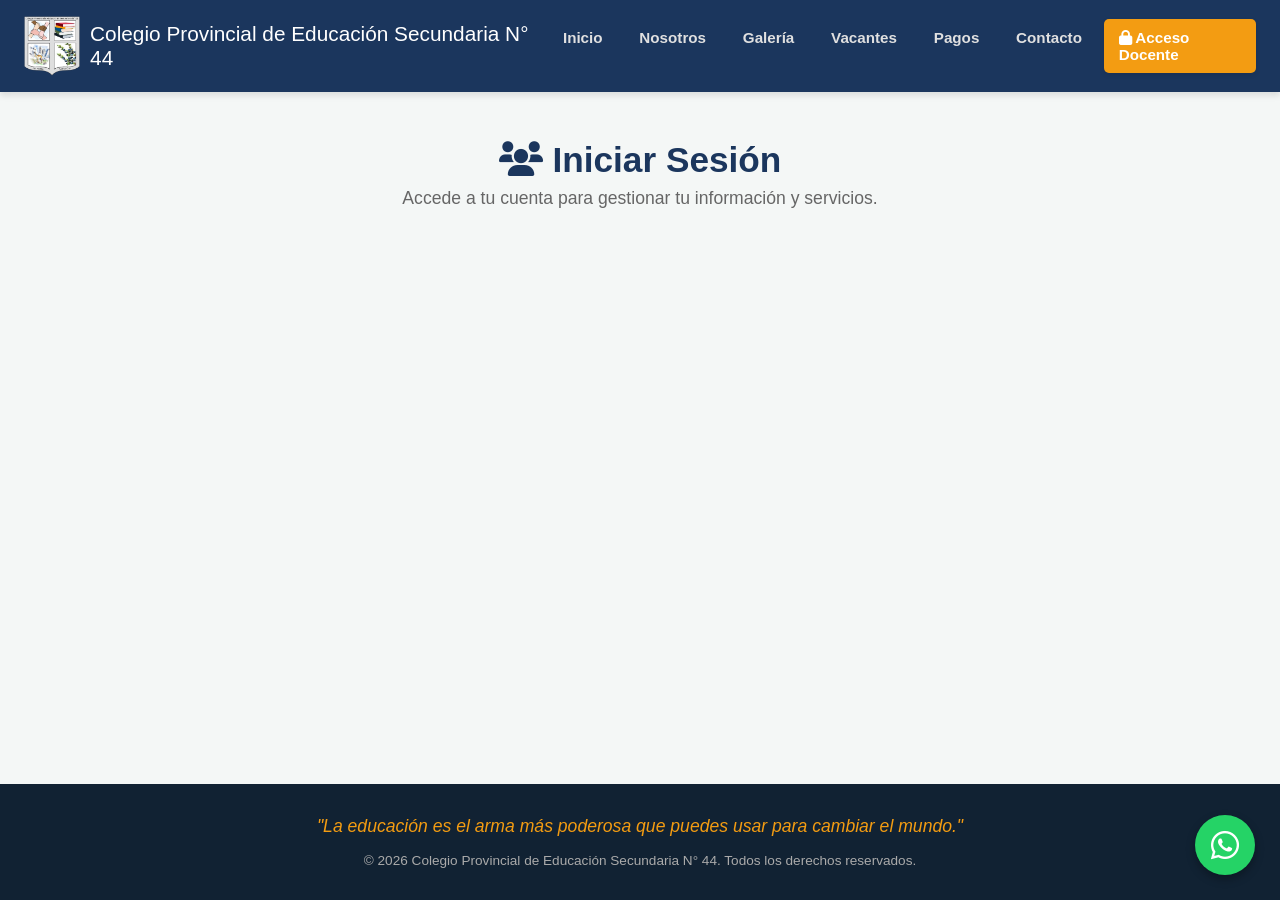
==== personal.html @ 600540b4 "pagina casi lista" ====
<!DOCTYPE html>
<html lang="es">
<head>
    <meta charset="UTF-8">
    <meta name="viewport" content="width=device-width, initial-scale=1.0">
    <title>CPES N° 44 - Página Principal</title>
    <link rel="stylesheet" href="style.css">
    <!-- Iconos para redes y WhatsApp (Font Awesome) -->
    <link rel="stylesheet" href="https://cdnjs.cloudflare.com/ajax/libs/font-awesome/6.0.0/css/all.min.css">
</head>
<body>

    <!-- Encabezado y Navegación -->
    <!-- Encabezado y Navegación -->
    <header class="header">
        <!-- Agrupamos el logo y el título en este div -->
        <div class="logo-y-titulo">
            <div class="logo-container">
                <img src="logo.png" alt="Logo del Colegio" class="logo-imagen">
                <h1>Colegio Provincial de Educación Secundaria N° 44</h1>
            </div>
        </div>

        <!-- Checkbox oculto para controlar el menú -->
        <input type="checkbox" id="check-menu">

        <!-- Botón de las tres rayitas (Hamburguesa) -->
        <label for="check-menu" class="btn-menu">
            <i class="fas fa-bars"></i>
        </label>

        <!-- Navegación -->
        <nav class="navbar">
            <ul>
                <li><a href="index.html">Inicio</a></li>
                <li><a href="nosotros.html">Nosotros</a></li>
                <li><a href="galeria.html">Galería</a></li>
                <li><a href="vacantes.html">Vacantes</a></li>
                <li><a href="pagos.html">Pagos</a></li>
                <li><a href="contacto.html">Contacto</a></li>
                <li><a href="personal-interno.html" class="btn-nav-login">
                    <i class="fas fa-lock"></i> Acceso Docente</a></li>
            </ul>
        </nav>
    </header>

    <!-- Contenido Principal: Sección de Iniciar Sesión -->
    <main class="main-content">
        <section class="comunicados-container">
            <h2><i class="fas fa-users"></i> Iniciar Sesión</h2>
            <p class="subtitle">Accede a tu cuenta para gestionar tu información y servicios.</p>

            
        </section>
    </main>

    <!-- Pie de Página -->
    <footer class="footer">
        <div class="footer-content">
            <blockquote class="frase-motivadora">
                "La educación es el arma más poderosa que puedes usar para cambiar el mundo."
            </blockquote>
            <p class="copyright">&copy; 2026 Colegio Provincial de Educación Secundaria N° 44. Todos los derechos reservados.</p>
        </div>
    </footer>

    <!-- Botón Flotante de WhatsApp -->
    <a href="https://wa.me/1234567890?text=Hola,%20quisiera%20recibir%20más%20información%20sobre%20el%20colegio" class="btn-whatsapp" target="_blank" rel="noopener noreferrer" aria-label="Contacto por WhatsApp">
        <i class="fab fa-whatsapp"></i>
    </a>

</body>
</html>
---- style.css ----
/* Reset general */
* {
    margin: 0;
    padding: 0;
    box-sizing: border-box;
    font-family: 'Segoe UI', Tahoma, Geneva, Verdana, sans-serif;
}

body {
    background-color: #f4f7f6;
    color: #333;
    display: flex;
    flex-direction: column;
    min-height: 100vh;
}

/* Encabezado */
.header {
    background-color: #1b365d;
    color: #ffffff;
    padding: 1rem 1.5rem;
    box-shadow: 0 4px 6px rgba(0, 0, 0, 0.1);
    display: flex;
    align-items: center;
    justify-content: space-between;
    position: relative;
}

.logo-y-titulo {
    display: flex;
    align-items: center;
    gap: 10px;
}

.logo-icon {
    font-size: 2rem;
    color: #f39c12;
}

.logo-y-titulo h1 {
    font-size: 1.8rem;
    font-weight: 700;
}

.logo-container {
    display: flex;
    align-items: center;
    gap: 10px;
}

.logo-imagen {
    height: 60px; /* Ajusta la altura según lo necesites */
    width: auto;  /* Mantiene la proporción de la imagen */
}

/* Estilo especial para destacar el botón de acceso en el menú */
.btn-nav-login {
    background-color: #f39c12; /* Color de acento llamativo (dorado/naranja) */
    color: #ffffff !important; /* Texto blanco forzado */
    padding: 0.5rem 1.2rem;
    border-radius: 6px;
    font-weight: 600;
    display: inline-flex;
    align-items: center;
    gap: 6px;
    transition: background-color 0.2s ease, transform 0.2s ease;
    box-shadow: 0 2px 5px rgba(0, 0, 0, 0.1);
}

/* Efecto al pasar el cursor por encima */
.btn-nav-login:hover {
    background-color: #d68910; /* Tono un poco más oscuro */
    transform: translateY(-2px); /* Se eleva ligeramente */
}

.imagen-nosotros {
    align-items: center;
    max-width: 100%;
    height: auto;
    margin-top: 1rem;
    border-radius: 8px;
    box-shadow: 0 4px 12px rgba(0, 0, 0, 0.1);
}

.texto-nosotros {
    display: grid;
    grid-template-columns: repeat(350px, 1fr);
    gap: 1rem;
    text-align: center;
}

.subtitle-nosotros {
    color: #666;
    margin-bottom: 2rem;
    font-size: 1.3rem;
}

.badge.Mision {
    background-color: #e3fae6;
    color: #28c63d;
    font-size: 1.5rem;
}

.badge.Vision {
    background-color: #ecd2b8;
    color: #f0720b;
    font-size: 1.5rem;
}

.badge.Modalidad {
    background-color: #e3f2fd;
    color: #1565c0;
    font-size: 1.5rem;
}

.badge.Nivel {
    background-color: #f7ccd7;
    color: #d82249;
    font-size: 1.5rem;
}

.badge.Valores {
    background-color: #ffe0fd;
    color: #ed00f5;
    font-size: 1.5rem;
}

.logo-container h1 {
    font-size: 1.3rem; /* Ligeramente más compacto para celulares */
    font-weight: 500;
}

/* Control del Checkbox del Menú Hamburguesa */
#check-menu {
    display: none;
}

.btn-menu {
    display: none; /* Oculto en escritorio */
    font-size: 1.6rem;
    color: #ffffff;
    cursor: pointer;
    padding: 0.3rem 0.5rem;
    border-radius: 4px;
    transition: background-color 0.3s ease;
}

.btn-menu:hover {
    background-color: rgba(255, 255, 255, 0.1);
}

/* Menú de Navegación en Pantalla Grande (Escritorio) */
.navbar ul {
    list-style: none;
    display: flex;
    gap: 8px;
}

.navbar a {
    text-decoration: none;
    color: #e0e0e0;
    padding: 0.6rem 0.9rem;
    border-radius: 5px;
    font-weight: 600;
    font-size: 0.95rem;
    transition: background-color 0.3s ease, color 0.3s ease;
    display: inline-block;
}

.navbar a:hover,
.navbar a.active {
    background-color: #f39c12;
    color: #1b365d;
}

/* Contenido Principal (Comunicados) */
.main-content {
    flex: 1;
    display: flex;
    justify-content: center;
    align-items: flex-start;
    padding: 3rem 1.5rem;
}

.comunicados-container {
    max-width: 1000px;
    width: 100%;
    text-align: center;
}

.comunicados-container h2 {
    color: #1b365d;
    font-size: 2.2rem;
    margin-bottom: 0.5rem;
}

.comunicados-container .subtitle {
    color: #666;
    margin-bottom: 2.5rem;
    font-size: 1.1rem;
}

/* Rejilla de tarjetas */
.cards-grid {
    display: grid;
    grid-template-columns: repeat(auto-fit, minmax(280px, 1fr));
    gap: 1.5rem;
    text-align: left;
}

.cards-grid-images {
    display: grid;
    grid-template-columns: repeat(2, 1fr);
    gap: 1rem;
    text-align: center;
}

.card {
    background: #ffffff;
    padding: 1rem;
    border-radius: 8px;
    box-shadow: 0 4px 12px rgba(0, 0, 0, 0.05);
    border-top: 4px solid #1b365d;
    transition: transform 0.3s ease, box-shadow 0.3s ease;
}

.card1
{
    background: #ffffff;
    padding: 1rem;
    border-radius: 8px;
    box-shadow: 3px 6px rgba(0, 0, 0, 0.05);
    border: 0px solid #1b365d;
    transition: transform 0.3s ease, box-shadow 0.3s ease;
}

.card1 .p1
{
    color: #0b4253;
    line-height: 1.5;
    font-size: 1.1rem;
}

.card .p2 {
    color: #0d333f;
    line-height: 1.5;
    font-size: 1.1rem;
}

.card-image {
    width: 100%;
    height: 100%;
    border-radius: 5px;
    margin-bottom: 1rem;
}

.card:hover {
    transform: translateY(-5px);
    box-shadow: 0 8px 20px rgba(0, 0, 0, 0.1);
}

.badge {
    display: inline-block;
    padding: 0.25rem 0.6rem;
    border-radius: 12px;
    font-size: 0.75rem;
    font-weight: bold;
    text-transform: uppercase;
    margin-bottom: 0.5rem;
}

.badge.importante {
    background-color: #ffebee;
    color: #c62828;
    font-size: 1rem;
}

.badge.evento {
    background-color: #e8f5e9;
    color: #2e7d32;
    font-size: 1rem;
}

.badge.aviso {
    background-color: #e3f2fd;
    color: #1565c0;
    font-size: 1rem;
}

.fecha {
    display: block;
    font-size: 0.85rem;
    color: #888;
    margin-bottom: 0.8rem;
}

.card h3 {
    color: #1b365d;
    font-size: 1.2rem;
    margin-bottom: 0.5rem;
}

.card p {
    color: #555;
    line-height: 1.5;
    font-size: 0.95rem;
}

/* Pie de Página */
.footer {
    background-color: #112233;
    color: #ffffff;
    text-align: center;
    padding: 2rem 1rem;
    margin-top: auto;
}

.frase-motivadora {
    font-size: 1.1rem;
    font-style: italic;
    color: #f39c12;
    margin-bottom: 1rem;
}

.copyright {
    font-size: 0.85rem;
    color: #aaa;
}

/* Botón Flotante de WhatsApp */
.btn-whatsapp {
    position: fixed;
    bottom: 25px;
    right: 25px;
    background-color: #25d366;
    color: #ffffff;
    width: 60px;
    height: 60px;
    border-radius: 50%;
    display: flex;
    justify-content: center;
    align-items: center;
    font-size: 2rem;
    box-shadow: 0 4px 10px rgba(0, 0, 0, 0.3);
    text-decoration: none;
    transition: transform 0.3s ease, background-color 0.3s ease;
    z-index: 1000;
}

.btn-whatsapp:hover {
    transform: scale(1.1);
    background-color: #1eb954;
}

/* Contenedor del Historial */
.historial-seccion {
    margin-top: 3rem;
    width: 100%;
    text-align: left;
}

.historial-acordeon {
    background: #ffffff;
    border-radius: 8px;
    box-shadow: 0 4px 12px rgba(0, 0, 0, 0.05);
    border: 1px solid #e0e0e0;
    overflow: hidden;
    transition: all 0.3s ease;
}

/* El botón desplegable */
.historial-acordeon summary {
    background-color: #1b365d;
    color: #ffffff;
    padding: 1rem 1.5rem;
    font-size: 1.1rem;
    font-weight: 600;
    cursor: pointer;
    list-style: none; /* Oculta la flecha por defecto del navegador */
    display: flex;
    align-items: center;
    gap: 10px;
    transition: background-color 0.3s ease;
}

.historial-acordeon summary:hover {
    background-color: #244675;
}

/* Estilo para simular una flechita indicadora en el summary */
.historial-acordeon summary::-webkit-details-marker {
    display: none;
}

.historial-acordeon summary::after {
    content: "\f078"; /* Icono de flecha hacia abajo de Font Awesome */
    font-family: "Font Awesome 6 Free";
    font-weight: 900;
    margin-left: auto;
    transition: transform 0.3s ease;
}

/* Rota la flechita cuando se abre el acordeón */
.historial-acordeon[open] summary::after {
    transform: rotate(180deg);
}

/* Lista interna de los comunicados viejos */
.historial-lista {
    padding: 1.5rem;
    display: flex;
    flex-direction: column;
    gap: 1.2rem;
    background-color: #fafbfc;
}

.historial-item {
    padding-bottom: 1rem;
    border-bottom: 1px solid #eaeaea;
}

.historial-item:last-child {
    border-bottom: none;
    padding-bottom: 0;
}

.fecha-historial {
    font-size: 0.8rem;
    color: #777;
    font-weight: 600;
    text-transform: uppercase;
}

.historial-item h4 {
    color: #1b365d;
    font-size: 1.05rem;
    margin: 0.2rem 0;
}

.historial-item p {
    color: #555;
    font-size: 0.9rem;
    line-height: 1.4;
}

/* Contenedor de la sección de vacantes */
.vacantes-container {
    max-width: 700px;
    width: 100%;
    text-align: left;
    background: #ffffff;
    padding: 2.5rem;
    border-radius: 10px;
    box-shadow: 0 4px 15px rgba(0, 0, 0, 0.05);
    margin: 1rem auto;
}

.vacantes-container h2 {
    color: #1b365d;
    font-size: 2rem;
    margin-bottom: 0.5rem;
    text-align: center;
}

.vacantes-container .subtitle {
    color: #666;
    margin-bottom: 2rem;
    font-size: 1rem;
    text-align: center;
}

/* Estructura del formulario */
.form-vacante {
    display: flex;
    flex-direction: column;
    gap: 1.2rem;
}

.form-group {
    display: flex;
    flex-direction: column;
    gap: 0.4rem;
}

.form-group label {
    font-weight: 600;
    color: #1b365d;
    font-size: 0.95rem;
}

.form-group input,
.form-group select,
.form-group textarea {
    padding: 0.8rem;
    border: 1px solid #ccc;
    border-radius: 6px;
    font-size: 1rem;
    background-color: #fafafa;
    transition: border-color 0.3s ease, box-shadow 0.3s ease;
}

.form-group input:focus,
.form-group select:focus,
.form-group textarea:focus {
    outline: none;
    border-color: #1b365d;
    background-color: #fff;
    box-shadow: 0 0 5px rgba(27, 54, 93, 0.2);
}

/* Contenedor de preguntas condicionales oculto por defecto para el tutor */
.preguntas-condicionales-trabaja {
    max-height: 0;
    opacity: 0;
    overflow: hidden;
    transition: max-height 0.4s ease-in-out, opacity 0.3s ease-in-out, margin-top 0.3s ease-in-out;
    border-left: 3px solid #f39c12;
    padding-left: 1.2rem;
    margin-top: 0;
}

/* Selector mágico (:has) que despliega la pregunta suavemente al hacer clic en "Sí" */
.pregunta-trabaja:has(#trabaja-si:checked) .preguntas-condicionales-trabaja {
    max-height: 300px;
    opacity: 1;
    margin-top: 1.2rem;
}

.pregunta-hermanos {
    margin-bottom: 1.5rem;
}

.label-principal {
    display: block;
    margin-bottom: 0.8rem;
}

/* Contenedor que coloca los botones lado a lado */
.botones-container {
    display: flex;
    gap: 1rem;
}

/* Ocultamos los radios nativos */
.input-oculto {
    display: none;
}

/* Diseño de los botones tipo chip */
.btn-opcion {
    cursor: pointer;
    padding: 0.5rem 1.8rem;
    border: 1px solid #ccc;
    border-radius: 6px;
    background-color: #f8f9fa;
    color: #333;
    font-weight: 600;
    font-size: 0.95rem;
    transition: all 0.2s ease;
    text-align: center;
    user-select: none;
}

.btn-opcion:hover {
    background-color: #e9ecef;
    border-color: #1b365d;
}

/* Cambia de color el botón que esté seleccionado */
#hermanos-si:checked ~ .botones-container label[for="hermanos-si"],
#hermanos-no:checked ~ .botones-container label[for="hermanos-no"],
input[value="si"]:checked + label,
input[value="no"]:checked + label {
    background-color: #1b365d;
    color: #ffffff;
    border-color: #1b365d;
}

/* Contenedor de preguntas condicionales oculto por defecto */
.preguntas-condicionales {
    max-height: 0;
    opacity: 0;
    overflow: hidden;
    transition: max-height 0.4s ease-in-out, opacity 0.3s ease-in-out, margin-top 0.3s ease-in-out;
    border-left: 3px solid #f39c12;
    padding-left: 1.2rem;
    margin-top: 0;
}

/* Se despliega suavemente cuando seleccionas "Sí" */
.pregunta-hermanos:has(#hermanos-si:checked) .preguntas-condicionales {
    max-height: 400px;
    opacity: 1;
    margin-top: 1.2rem;
}

/* Contenedor que coloca el curso y la división uno al lado del otro */
.curso-division-container {
    display: flex;
    gap: 1rem;
}

/* El select del curso ocupará más espacio que el de la división */
.select-curso {
    flex: 3;
    padding: 0.8rem;
    border: 1px solid #ccc;
    border-radius: 6px;
    font-size: 1rem;
    background-color: #fafafa;
    cursor: pointer;
    transition: border-color 0.3s ease, box-shadow 0.3s ease;
}

/* El select de la división será más compacto a la derecha */
.select-division {
    flex: 1;
    padding: 0.8rem;
    border: 1px solid #ccc;
    border-radius: 6px;
    font-size: 1rem;
    background-color: #fafafa;
    cursor: pointer;
    transition: border-color 0.3s ease, box-shadow 0.3s ease;
}

/* Efecto al enfocar cualquiera de los dos desplegables */
.select-curso:focus,
.select-division:focus {
    outline: none;
    border-color: #1b365d;
    background-color: #fff;
    box-shadow: 0 0 5px rgba(27, 54, 93, 0.2);
}

/* Botón de envío */
.btn-enviar {
    background-color: #f39c12;
    color: #1b365d;
    border: none;
    padding: 1rem;
    font-size: 1.1rem;
    font-weight: bold;
    border-radius: 6px;
    cursor: pointer;
    transition: background-color 0.3s ease, transform 0.2s ease;
    display: flex;
    justify-content: center;
    align-items: center;
    gap: 10px;
    margin-top: 1rem;
}

/* Cuando el formulario NO está válido todavía (faltan campos required por llenar) */
.form-vacante:invalid .btn-enviar {
    opacity: 0.6;
    cursor: not-allowed;
}

/* Cuando TODOS los campos requeridos están completos */
.form-vacante:valid .btn-enviar {
    opacity: 1;
    cursor: pointer;
}

.btn-enviar:hover {
    background-color: #e08e0b;
    transform: translateY(-2px);
}

/* Contenedor principal de la sección de Pagos */
.pagos-container {
    max-width: 1100px;
    width: 100%;
    margin: 1rem auto;
    text-align: left;
    background: #ffffff;
    padding: 2.5rem;
    border-radius: 10px;
    box-shadow: 0 4px 15px rgba(0, 0, 0, 0.05);
}

.pagos-container h2 {
    color: #1b365d;
    font-size: 2rem;
    margin-bottom: 0.5rem;
    text-align: center;
}

.pagos-container .subtitle {
    color: #666;
    margin-bottom: 2.5rem;
    font-size: 1rem;
    text-align: center;
}

/* Estructura de dos columnas (Izquierda: Banco / Derecha: Formulario) */
.pagos-grid-layout {
    display: grid;
    grid-template-columns: 320px 1fr;
    gap: 2.5rem;
    align-items: start;
}

/* Tarjeta informativa bancaria estilo BCP */
.info-banco-card {
    background: #fdfdfd;
    border: 1px solid #e0e0e0;
    border-radius: 8px;
    padding: 1.5rem;
    box-shadow: 0 4px 10px rgba(0, 0, 0, 0.03);
}

.banco-header {
    display: flex;
    align-items: center;
    gap: 12px;
    color: #1b365d;
    border-bottom: 2px solid #1b365d;
    padding-bottom: 0.8rem;
    margin-bottom: 1.2rem;
}

.banco-header h3 {
    font-size: 1.1rem;
    margin: 0;
    font-weight: bold;
}

.banco-body p {
    font-size: 0.9rem;
    color: #333;
    margin-bottom: 0.8rem;
    line-height: 1.4;
}

.nota-transferencia {
    font-size: 0.8rem;
    color: #666;
    margin-top: 1.5rem;
    font-style: italic;
    border-top: 1px dashed #ccc;
    padding-top: 0.8rem;
}

/* Diseño personalizado para el selector de archivos (voucher) */
.input-file {
    padding: 0.6rem;
    background-color: #fafafa;
    border: 1px dashed #1b365d;
    border-radius: 6px;
    cursor: pointer;
    font-size: 0.9rem;
    width: 100%;
}

.input-file:hover {
    background-color: #f0f4f8;
}

/* --- ESTILOS GENERALES Y RESPONSIVOS DE CONTACTO --- */

.contacto-container {
    max-width: 1100px;
    width: 100%;
    margin: 1rem auto;
    text-align: left;
    background: #ffffff;
    padding: 2.5rem;
    border-radius: 10px;
    box-shadow: 0 4px 15px rgba(0, 0, 0, 0.05);
}

.contacto-container h2 {
    color: #1b365d;
    font-size: 2rem;
    margin-bottom: 0.5rem;
    text-align: center;
}

.contacto-container .subtitle {
    color: #666;
    margin-bottom: 2.5rem;
    font-size: 1rem;
    text-align: center;
}

/* Rejilla principal: Por defecto 2 columnas para PC */
.contacto-grid-layout {
    display: grid;
    grid-template-columns: 1fr 1fr;
    gap: 2.5rem;
    align-items: stretch;
}

.info-contacto-card,
.mapa-card {
    background: #fdfdfd;
    border: 1px solid #e0e0e0;
    border-radius: 8px;
    padding: 1.8rem;
    box-shadow: 0 4px 10px rgba(0, 0, 0, 0.03);
}

.info-contacto-card h3,
.mapa-card h3 {
    color: #1b365d;
    font-size: 1.2rem;
    margin-bottom: 1.5rem;
    border-bottom: 2px solid #1b365d;
    padding-bottom: 0.6rem;
}

.lista-contacto {
    list-style: none;
    padding: 0;
    margin: 0;
    display: flex;
    flex-direction: column;
    gap: 1.2rem;
}

.lista-contacto li {
    display: flex;
    align-items: flex-start;
    gap: 12px;
}

.lista-contacto li i {
    color: #f39c12;
    font-size: 1.2rem;
    margin-top: 3px;
}

.lista-contacto strong {
    color: #1b365d;
    font-size: 0.95rem;
}

.lista-contacto p {
    color: #555;
    font-size: 0.95rem;
    margin: 0;
    word-break: break-word; /* Evita que correos largos rompan el diseño en celulares */
}

/* Contenedor responsivo del mapa */
.mapa-responsive {
    position: relative;
    width: 100%;
    height: 320px; /* Altura ideal para PC */
    border-radius: 6px;
    overflow: hidden;
    box-shadow: 0 2px 8px rgba(0,0,0,0.05);
}

.mapa-responsive iframe {
    width: 100%;
    height: 100%;
    border: 0;
}


/* --- 📱 OPTIMIZACIÓN EXCLUSIVA PARA PANTALLAS MÓVILES (Celulares) --- */
@media (max-width: 768px) {
    
    /* 1. Reducir márgenes y paddings generales para aprovechar la pantalla del teléfono */
    .contacto-container {
        padding: 1.2rem;
        margin: 0.5rem;
        width: auto;
    }

    .contacto-container h2 {
        font-size: 1.6rem;
    }

    .contacto-container .subtitle {
        font-size: 0.9rem;
        margin-bottom: 1.5rem;
    }

    /* 2. Apilar las dos columnas en una sola columna vertical */
    .contacto-grid-layout {
        grid-template-columns: 1fr;
        gap: 1.5rem;
    }

    /* 3. Reducir el espacio interno de las tarjetas en móviles */
    .info-contacto-card,
    .mapa-card {
        padding: 1.2rem;
    }

    /* 4. Ajustar la altura del mapa para que no ocupe toda la pantalla del celular al hacer scroll */
    .mapa-responsive {
        height: 250px; 
    }
}

/* Adaptabilidad a dispositivos móviles (Menú desplegable con CSS puro) */
@media (max-width: 900px) {
    .header {
        flex-wrap: nowrap; /* Fuerza a que todo se quede en la misma fila superior */
        padding: 0.8rem 1rem;
    }

    .pagos-grid-layout {
        grid-template-columns: 1fr; /* Se apila en una sola columna en pantallas chicas */
    }

    .contacto-grid-layout {
        grid-template-columns: 1fr; /* En pantallas chicas se apilan verticalmente */
    }

    .logo-y-titulo {
        flex: 1; /* Ocupa todo el espacio izquierdo disponible */
        min-width: 0; /* Vital para permitir que el texto salte de línea */
        gap: 8px;
    }

    .logo-icon {
        font-size: 1.6rem;
        flex-shrink: 0; /* Evita que el icono se deforme */
    }

    .logo-y-titulo h1 {
        font-size: 1rem; /* Tamaño ideal para móvil */
        line-height: 1.25; /* Espaciado perfecto para las dos líneas */
        white-space: normal; /* Permite que el texto baje a la segunda línea */
    }

    .btn-menu {
        display: flex; /* Muestra el botón */
        align-items: center;
        justify-content: center;
        font-size: 1.5rem;
        color: #ffffff;
        cursor: pointer;
        padding: 0.4rem;
        flex-shrink: 0; /* Evita que el botón se comprima */
        margin-left: 10px;
    }

    .navbar {
        position: absolute;
        top: 100%;
        left: 0;
        width: 100%;
        background-color: #1b365d;
        max-height: 0;
        overflow: hidden;
        transition: max-height 0.4s ease-in-out;
        box-shadow: 0 8px 12px rgba(0, 0, 0, 0.15);
        z-index: 100;
    }

    .navbar ul {
        flex-direction: column;
        padding: 1rem 0;
        gap: 0;
    }

    .navbar a {
        display: block;
        padding: 0.8rem 2rem;
        border-radius: 0;
        border-bottom: 1px solid rgba(255, 255, 255, 0.05);
    }

    #check-menu:checked ~ .navbar {
        max-height: 400px;
    }
}
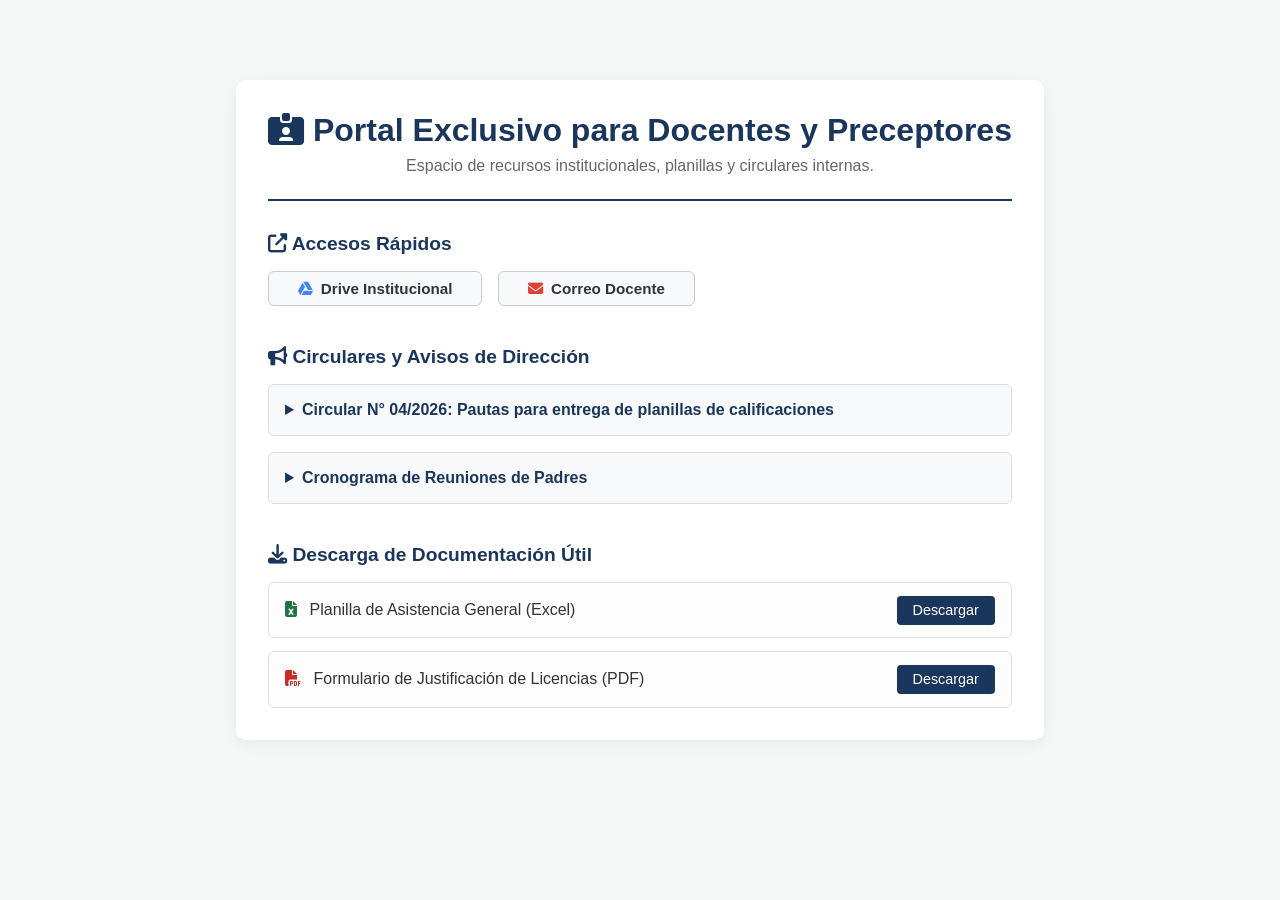
==== commit 29e60221: "actualizacion" ====
--- a/personal.html
+++ b/personal.html
@@ -3,71 +3,81 @@
 <head>
     <meta charset="UTF-8">
     <meta name="viewport" content="width=device-width, initial-scale=1.0">
-    <title>CPES N° 44 - Página Principal</title>
+    <title>Portal Interno - Personal Docente | Colegio Provincial de Educación Secundaria N° 44</title>
+    <!-- Tus estilos generales -->
     <link rel="stylesheet" href="style.css">
-    <!-- Iconos para redes y WhatsApp (Font Awesome) -->
-    <link rel="stylesheet" href="https://cdnjs.cloudflare.com/ajax/libs/font-awesome/6.0.0/css/all.min.css">
+    <!-- Font Awesome para los iconos -->
+    <link rel="stylesheet" href="https://cdnjs.cloudflare.com/ajax/libs/font-awesome/6.4.0/css/all.min.css">
 </head>
 <body>
 
-    <!-- Encabezado y Navegación -->
-    <!-- Encabezado y Navegación -->
-    <header class="header">
-        <!-- Agrupamos el logo y el título en este div -->
-        <div class="logo-y-titulo">
-            <div class="logo-container">
-                <img src="logo.png" alt="Logo del Colegio" class="logo-imagen">
-                <h1>Colegio Provincial de Educación Secundaria N° 44</h1>
-            </div>
-        </div>
-
-        <!-- Checkbox oculto para controlar el menú -->
-        <input type="checkbox" id="check-menu">
-
-        <!-- Botón de las tres rayitas (Hamburguesa) -->
-        <label for="check-menu" class="btn-menu">
-            <i class="fas fa-bars"></i>
-        </label>
-
-        <!-- Navegación -->
-        <nav class="navbar">
-            <ul>
-                <li><a href="index.html">Inicio</a></li>
-                <li><a href="nosotros.html">Nosotros</a></li>
-                <li><a href="galeria.html">Galería</a></li>
-                <li><a href="vacantes.html">Vacantes</a></li>
-                <li><a href="pagos.html">Pagos</a></li>
-                <li><a href="contacto.html">Contacto</a></li>
-                <li><a href="personal-interno.html" class="btn-nav-login">
-                    <i class="fas fa-lock"></i> Acceso Docente</a></li>
-            </ul>
-        </nav>
+    <!-- Aquí puedes incluir tu cabecera normal del colegio (sin poner este enlace en el menú público) -->
+    <header>
+        <!-- Tu header habitual -->
     </header>
 
-    <!-- Contenido Principal: Sección de Iniciar Sesión -->
     <main class="main-content">
-        <section class="comunicados-container">
-            <h2><i class="fas fa-users"></i> Iniciar Sesión</h2>
-            <p class="subtitle">Accede a tu cuenta para gestionar tu información y servicios.</p>
+        <section class="portal-container" style="max-width: 1000px; margin: 2rem auto; padding: 2rem; background: #fff; border-radius: 10px; box-shadow: 0 4px 15px rgba(0,0,0,0.05);">
+            
+            <!-- Cabecera del Portal -->
+            <div style="text-align: center; border-bottom: 2px solid #1b365d; padding-bottom: 1.5rem; margin-bottom: 2rem;">
+                <h2 style="color: #1b365d; font-size: 2rem;"><i class="fas fa-id-card-alt"></i> Portal Exclusivo para Docentes y Preceptores</h2>
+                <p style="color: #666; margin-top: 0.5rem;">Espacio de recursos institucionales, planillas y circulares internas.</p>
+            </div>
 
-            
+            <!-- 1. Accesos Rápidos (Botones útiles) -->
+            <div style="margin-bottom: 2.5rem;">
+                <h3 style="color: #1b365d; font-size: 1.2rem; margin-bottom: 1rem;"><i class="fas fa-external-link-alt"></i> Accesos Rápidos</h3>
+                <div style="display: flex; gap: 1rem; flex-wrap: wrap;">
+                    <a href="https://drive.google.com" target="_blank" class="btn-opcion" style="text-decoration: none; display: inline-flex; align-items: center; gap: 8px;">
+                        <i class="fab fa-google-drive" style="color: #4285F4;"></i> Drive Institucional
+                    </a>
+                    <a href="https://mail.google.com" target="_blank" class="btn-opcion" style="text-decoration: none; display: inline-flex; align-items: center; gap: 8px;">
+                        <i class="fas fa-envelope" style="color: #db4437;"></i> Correo Docente
+                    </a>
+                </div>
+            </div>
+
+            <!-- 2. Circulares Internas (Usando el acordeón <details> que ya conoces) -->
+            <div style="margin-bottom: 2.5rem;">
+                <h3 style="color: #1b365d; font-size: 1.2rem; margin-bottom: 1rem;"><i class="fas fa-bullhorn"></i> Circulares y Avisos de Dirección</h3>
+                
+                <details style="background: #f8f9fa; border: 1px solid #ddd; border-radius: 6px; padding: 1rem; margin-bottom: 1rem; cursor: pointer;">
+                    <summary style="font-weight: bold; color: #1b365d;">Circular N° 04/2026: Pautas para entrega de planillas de calificaciones</summary>
+                    <p style="color: #555; margin-top: 0.8rem; font-size: 0.95rem; line-height: 1.5;">
+                        Estimados docentes, se les recuerda que la fecha límite para la carga de notas del primer trimestre finaliza el próximo viernes. Ante cualquier duda, comunicarse con secretaría.
+                    </p>
+                </details>
+
+                <details style="background: #f8f9fa; border: 1px solid #ddd; border-radius: 6px; padding: 1rem; cursor: pointer;">
+                    <summary style="font-weight: bold; color: #1b365d;">Cronograma de Reuniones de Padres</summary>
+                    <p style="color: #555; margin-top: 0.8rem; font-size: 0.95rem; line-height: 1.5;">
+                        Las reuniones se llevarán a cabo la semana entrante según el siguiente detalle por curso...
+                    </p>
+                </details>
+            </div>
+
+            <!-- 3. Sección de Descargables (Documentación Útil) -->
+            <div>
+                <h3 style="color: #1b365d; font-size: 1.2rem; margin-bottom: 1rem;"><i class="fas fa-download"></i> Descarga de Documentación Útil</h3>
+                <ul style="list-style: none; padding: 0; display: flex; flex-direction: column; gap: 0.8rem;">
+                    <li style="background: #fdfdfd; border: 1px solid #e0e0e0; padding: 0.8rem 1rem; border-radius: 6px; display: flex; justify-content: space-between; align-items: center;">
+                        <span><i class="fas fa-file-excel" style="color: #217346; margin-right: 8px;"></i> Planilla de Asistencia General (Excel)</span>
+                        <a href="#" download style="background: #1b365d; color: #fff; padding: 0.4rem 1rem; border-radius: 4px; text-decoration: none; font-size: 0.9rem;">Descargar</a>
+                    </li>
+                    <li style="background: #fdfdfd; border: 1px solid #e0e0e0; padding: 0.8rem 1rem; border-radius: 6px; display: flex; justify-content: space-between; align-items: center;">
+                        <span><i class="fas fa-file-pdf" style="color: #cc2929; margin-right: 8px;"></i> Formulario de Justificación de Licencias (PDF)</span>
+                        <a href="#" download style="background: #1b365d; color: #fff; padding: 0.4rem 1rem; border-radius: 4px; text-decoration: none; font-size: 0.9rem;">Descargar</a>
+                    </li>
+                </ul>
+            </div>
+
         </section>
     </main>
 
-    <!-- Pie de Página -->
-    <footer class="footer">
-        <div class="footer-content">
-            <blockquote class="frase-motivadora">
-                "La educación es el arma más poderosa que puedes usar para cambiar el mundo."
-            </blockquote>
-            <p class="copyright">&copy; 2026 Colegio Provincial de Educación Secundaria N° 44. Todos los derechos reservados.</p>
-        </div>
+    <footer>
+        <!-- Tu footer habitual -->
     </footer>
-
-    <!-- Botón Flotante de WhatsApp -->
-    <a href="https://wa.me/1234567890?text=Hola,%20quisiera%20recibir%20más%20información%20sobre%20el%20colegio" class="btn-whatsapp" target="_blank" rel="noopener noreferrer" aria-label="Contacto por WhatsApp">
-        <i class="fab fa-whatsapp"></i>
-    </a>
 
 </body>
 </html>
--- a/style.css
+++ b/style.css
@@ -51,26 +51,6 @@
 .logo-imagen {
     height: 60px; /* Ajusta la altura según lo necesites */
     width: auto;  /* Mantiene la proporción de la imagen */
-}
-
-/* Estilo especial para destacar el botón de acceso en el menú */
-.btn-nav-login {
-    background-color: #f39c12; /* Color de acento llamativo (dorado/naranja) */
-    color: #ffffff !important; /* Texto blanco forzado */
-    padding: 0.5rem 1.2rem;
-    border-radius: 6px;
-    font-weight: 600;
-    display: inline-flex;
-    align-items: center;
-    gap: 6px;
-    transition: background-color 0.2s ease, transform 0.2s ease;
-    box-shadow: 0 2px 5px rgba(0, 0, 0, 0.1);
-}
-
-/* Efecto al pasar el cursor por encima */
-.btn-nav-login:hover {
-    background-color: #d68910; /* Tono un poco más oscuro */
-    transform: translateY(-2px); /* Se eleva ligeramente */
 }
 
 .imagen-nosotros {
